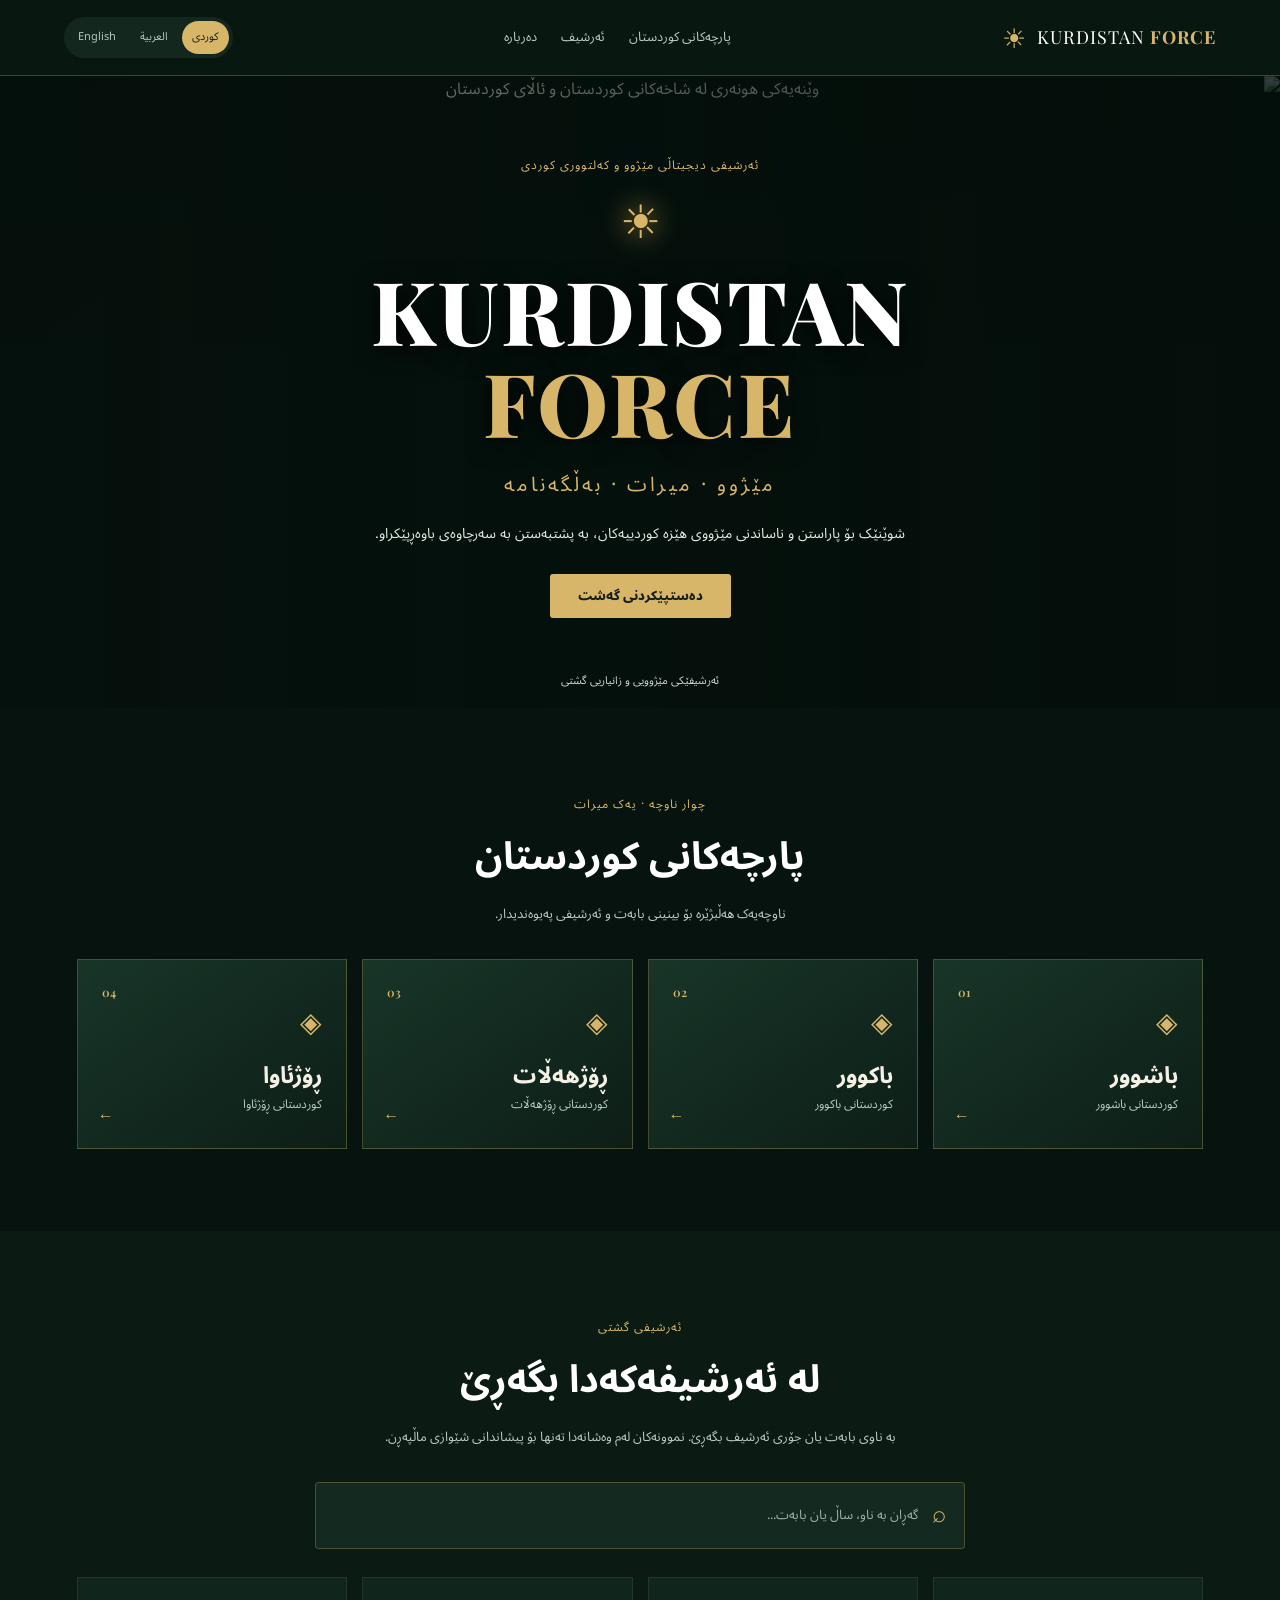
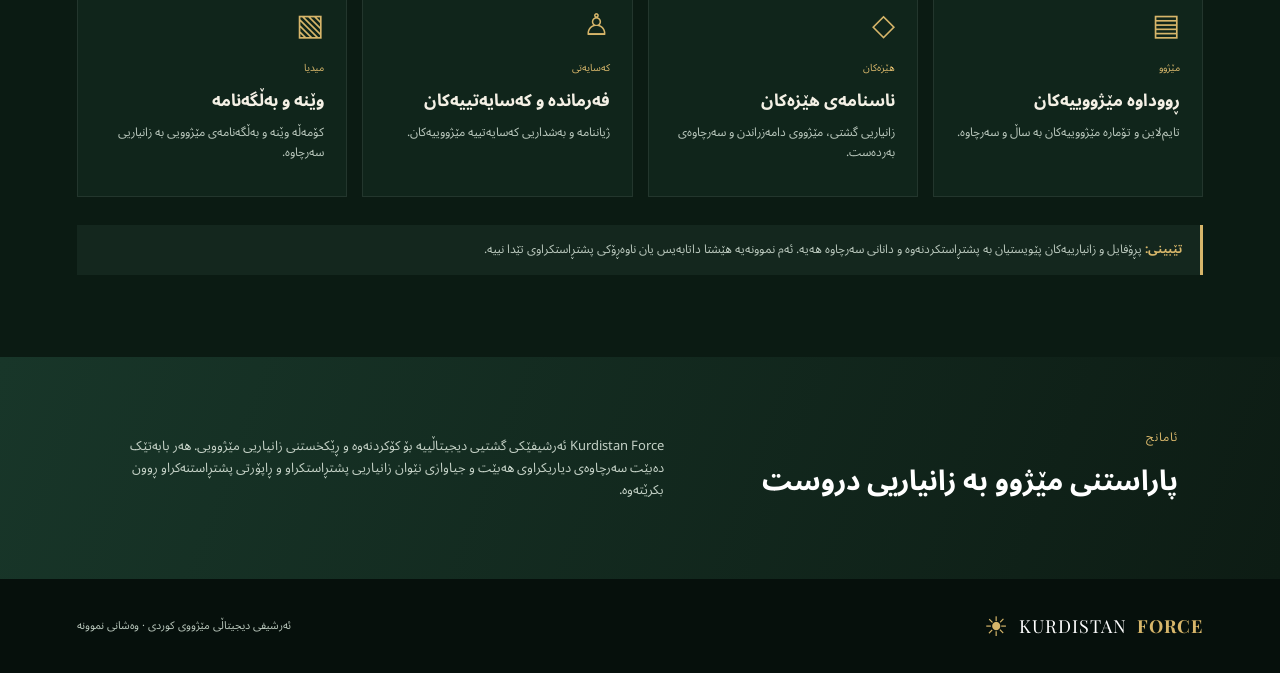
==== index.html @ a02f411e "Add files via upload" ====
<!doctype html>
<html lang="ku" dir="rtl">
<head>
  <meta charset="utf-8">
  <meta name="viewport" content="width=device-width, initial-scale=1">
  <meta name="description" content="Kurdistan Force — Kurdish forces digital historical archive">
  <title>KURDISTAN FORCE | Digital Archive</title>
  <link rel="stylesheet" href="styles.css">
</head>
<body>
  <header class="topbar">
    <a class="brand" href="#" aria-label="Kurdistan Force home">
      <span class="brand-mark">☀</span><span>KURDISTAN <b>FORCE</b></span>
    </a>
    <nav class="main-nav">
      <a href="#regions" data-i18n="navRegions">پارچەکانی کوردستان</a>
      <a href="#archive" data-i18n="navArchive">ئەرشیف</a>
      <a href="#about" data-i18n="navAbout">دەربارە</a>
    </nav>
    <div class="language-switch" aria-label="Language">
      <button class="lang active" data-lang="ku">کوردی</button>
      <button class="lang" data-lang="ar">العربية</button>
      <button class="lang" data-lang="en">English</button>
    </div>
  </header>

  <main>
    <section class="hero">
      <img class="hero-image" src="assets/kurdistan-hero.png" alt="وێنەیەکی هونەری لە شاخەکانی کوردستان و ئاڵای کوردستان">
      <div class="hero-shade"></div>
      <div class="hero-content">
        <div class="eyebrow" data-i18n="eyebrow">ئەرشیفی دیجیتاڵی مێژوو و کەلتووری کوردی</div>
        <div class="sun-symbol">☀</div>
        <h1>KURDISTAN <span>FORCE</span></h1>
        <p class="hero-subtitle" data-i18n="tagline">مێژوو · میرات · بەڵگەنامە</p>
        <p class="hero-copy" data-i18n="heroCopy">شوێنێک بۆ پاراستن و ناساندنی مێژووی هێزە کوردییەکان، بە پشتبەستن بە سەرچاوەی باوەڕپێکراو.</p>
        <a class="primary-btn" href="#regions" data-i18n="explore">دەستپێکردنی گەشت</a>
      </div>
      <div class="hero-note" data-i18n="heroNote">ئەرشیفێکی مێژوویی و زانیاریی گشتی</div>
    </section>

    <section class="section regions-section" id="regions">
      <div class="section-heading">
        <span class="kicker" data-i18n="kickerRegions">چوار ناوچە · یەک میرات</span>
        <h2 data-i18n="regionsTitle">پارچەکانی کوردستان</h2>
        <p data-i18n="regionsCopy">ناوچەیەک هەڵبژێرە بۆ بینینی بابەت و ئەرشیفی پەیوەندیدار.</p>
      </div>
      <div class="region-grid">
        <a class="region-card" href="#archive"><span class="region-number">01</span><span class="region-icon">◈</span><h3 data-i18n="south">باشوور</h3><p data-i18n="southDesc">کوردستانی باشوور</p><span class="card-arrow">←</span></a>
        <a class="region-card" href="#archive"><span class="region-number">02</span><span class="region-icon">◈</span><h3 data-i18n="north">باکوور</h3><p data-i18n="northDesc">کوردستانی باکوور</p><span class="card-arrow">←</span></a>
        <a class="region-card" href="#archive"><span class="region-number">03</span><span class="region-icon">◈</span><h3 data-i18n="east">ڕۆژهەڵات</h3><p data-i18n="eastDesc">کوردستانی ڕۆژهەڵات</p><span class="card-arrow">←</span></a>
        <a class="region-card" href="#archive"><span class="region-number">04</span><span class="region-icon">◈</span><h3 data-i18n="west">ڕۆژئاوا</h3><p data-i18n="westDesc">کوردستانی ڕۆژئاوا</p><span class="card-arrow">←</span></a>
      </div>
    </section>

    <section class="section archive-section" id="archive">
      <div class="section-heading">
        <span class="kicker" data-i18n="kickerArchive">ئەرشیفی گشتی</span>
        <h2 data-i18n="archiveTitle">لە ئەرشیفەکەدا بگەڕێ</h2>
        <p data-i18n="archiveCopy">بە ناوی بابەت یان جۆری ئەرشیف بگەڕێ. نموونەکان لەم وەشانەدا تەنها بۆ پیشاندانی شێوازی ماڵپەڕن.</p>
      </div>
      <label class="search-box">
        <span>⌕</span>
        <input id="archiveSearch" type="search" placeholder="گەڕان بە ناو، ساڵ یان بابەت..." data-i18n-placeholder="searchPlaceholder">
      </label>
      <div class="archive-grid" id="archiveGrid">
        <article class="archive-card" data-search="مێژوو historical history timeline">
          <div class="archive-icon">▤</div><span class="tag" data-i18n="historyTag">مێژوو</span>
          <h3 data-i18n="historyTitle">ڕووداوە مێژووییەکان</h3><p data-i18n="historyDesc">تایم‌لاین و تۆمارە مێژووییەکان بە ساڵ و سەرچاوە.</p>
        </article>
        <article class="archive-card" data-search="هێز force groups organizations">
          <div class="archive-icon">◇</div><span class="tag" data-i18n="forcesTag">هێزەکان</span>
          <h3 data-i18n="forcesTitle">ناسنامەی هێزەکان</h3><p data-i18n="forcesDesc">زانیاریی گشتی، مێژووی دامەزراندن و سەرچاوەی بەردەست.</p>
        </article>
        <article class="archive-card" data-search="فەرماندە leaders biographies">
          <div class="archive-icon">♙</div><span class="tag" data-i18n="leadersTag">کەسایەتی</span>
          <h3 data-i18n="leadersTitle">فەرماندە و کەسایەتییەکان</h3><p data-i18n="leadersDesc">ژیاننامە و بەشداریی کەسایەتییە مێژووییەکان.</p>
        </article>
        <article class="archive-card" data-search="وێنە بەڵگەنامە documents photos media">
          <div class="archive-icon">▧</div><span class="tag" data-i18n="mediaTag">میدیا</span>
          <h3 data-i18n="mediaTitle">وێنە و بەڵگەنامە</h3><p data-i18n="mediaDesc">کۆمەڵە وێنە و بەڵگەنامەی مێژوویی بە زانیاریی سەرچاوە.</p>
        </article>
      </div>
      <p class="empty-state" id="emptyState" hidden data-i18n="empty">هیچ ئەنجامێک نەدۆزرایەوە.</p>
      <div class="notice"><strong data-i18n="noteTitle">تێبینی:</strong> <span data-i18n="noteCopy">پڕۆفایل و زانیارییەکان پێویستیان بە پشتڕاستکردنەوە و دانانی سەرچاوە هەیە. ئەم نموونەیە هێشتا داتابەیس یان ناوەڕۆکی پشتڕاستکراوی تێدا نییە.</span></div>
    </section>

    <section class="about-band" id="about">
      <div><span class="kicker" data-i18n="aboutKicker">ئامانج</span><h2 data-i18n="aboutTitle">پاراستنی مێژوو بە زانیاریی دروست</h2></div>
      <p data-i18n="aboutCopy">Kurdistan Force ئەرشیفێکی گشتیی دیجیتاڵییە بۆ کۆکردنەوە و ڕێکخستنی زانیاریی مێژوویی. هەر بابەتێک دەبێت سەرچاوەی دیاریکراوی هەبێت و جیاوازی نێوان زانیاریی پشتڕاستکراو و ڕاپۆرتی پشتڕاستنەکراو ڕوون بکرێتەوە.</p>
    </section>
  </main>

  <footer><span class="brand"><span class="brand-mark">☀</span>KURDISTAN <b>FORCE</b></span><span data-i18n="footer">ئەرشیفی دیجیتاڵی مێژووی کوردی · وەشانی نموونە</span></footer>
  <script src="app.js"></script>
</body>
</html>
---- styles.css ----
@import url('https://fonts.googleapis.com/css2?family=Noto+Sans+Arabic:wght@400;500;600;700;800&family=Playfair+Display:wght@600;700;800&display=swap');
:root{--bg:#07130f;--panel:#10231b;--panel2:#142c22;--gold:#d7b66a;--text:#f4f0e5;--muted:#b9c7bc;--line:rgba(215,182,106,.28)}
*{box-sizing:border-box}html{scroll-behavior:smooth}body{margin:0;background:var(--bg);color:var(--text);font-family:"Noto Sans Arabic",sans-serif;line-height:1.7}.topbar{height:auto;min-height:76px;padding:14px 5vw;display:flex;align-items:center;justify-content:space-between;gap:22px;background:#081710;border-bottom:1px solid var(--line);position:relative;z-index:2}.brand{display:flex;align-items:center;gap:10px;color:#fff;text-decoration:none;font-family:"Playfair Display",serif;letter-spacing:1px;font-size:18px;direction:ltr}.brand b{color:var(--gold)}.brand-mark{color:var(--gold);font-size:27px}.main-nav{display:flex;gap:24px}.main-nav a{color:var(--muted);text-decoration:none;font-size:13px}.main-nav a:hover{color:var(--gold)}.language-switch{display:flex;gap:4px;background:#14271e;padding:4px;border-radius:30px}.lang{border:0;background:transparent;color:var(--muted);padding:7px 10px;border-radius:20px;cursor:pointer;font:inherit;font-size:11px}.lang.active{background:var(--gold);color:#172018}.hero{min-height:610px;position:relative;display:grid;place-items:center;overflow:hidden;text-align:center}.hero-image,.hero-shade{position:absolute;inset:0;width:100%;height:100%;object-fit:cover}.hero-image{object-position:center 42%}.hero-shade{background:linear-gradient(90deg,rgba(3,14,10,.42),rgba(3,14,10,.78)),linear-gradient(0deg,#07130f 0%,transparent 45%,rgba(0,0,0,.12))}.hero-content{position:relative;z-index:1;max-width:850px;padding:80px 24px 90px}.eyebrow,.kicker{color:var(--gold);font-size:12px;letter-spacing:1px}.sun-symbol{font-size:46px;color:var(--gold);line-height:1.2;margin-top:20px;text-shadow:0 0 28px #e2b94b}.hero h1{font:800 clamp(42px,8vw,88px)/1.05 "Playfair Display",serif;letter-spacing:2px;margin:12px 0;color:#fff;text-shadow:0 4px 24px #000;direction:ltr}.hero h1 span{color:var(--gold)}.hero-subtitle{color:var(--gold);font-size:20px;letter-spacing:3px}.hero-copy{color:#e4e8df;max-width:640px;margin:12px auto 28px;font-size:14px}.primary-btn{display:inline-block;text-decoration:none;background:var(--gold);color:#172018;padding:11px 28px;border-radius:3px;font-weight:800;font-size:13px}.hero-note{position:absolute;bottom:18px;z-index:1;color:#d6d8cf;font-size:11px}.section{padding:82px 6vw}.section-heading{text-align:center;max-width:720px;margin:0 auto 34px}.section-heading h2,.about-band h2{font-size:clamp(25px,4vw,38px);margin:8px 0;color:#fff}.section-heading p{color:var(--muted);font-size:13px}.region-grid{display:grid;grid-template-columns:repeat(4,1fr);gap:15px;max-width:1200px;margin:auto}.region-card{position:relative;display:block;min-height:190px;padding:24px;background:linear-gradient(145deg,#183528,#0d1e16);border:1px solid var(--line);color:var(--text);text-decoration:none;transition:.2s}.region-card:hover{transform:translateY(-5px);border-color:var(--gold)}.region-number{font:600 12px "Playfair Display",serif;color:var(--gold);direction:ltr;display:block}.region-icon{color:var(--gold);font-size:28px}.region-card h3{margin:8px 0 0;font-size:23px}.region-card p{margin:0;color:var(--muted);font-size:12px}.card-arrow{position:absolute;bottom:18px;left:20px;color:var(--gold)}.archive-section{background:#0b1b13}.search-box{max-width:650px;margin:0 auto 28px;display:flex;align-items:center;gap:12px;padding:12px 18px;background:#14291f;border:1px solid var(--line);border-radius:4px;color:var(--gold)}.search-box span{font-size:24px}.search-box input{width:100%;border:0;outline:0;background:transparent;color:white;font:inherit;font-size:13px}.search-box input::placeholder{color:#9eafa2}.archive-grid{display:grid;grid-template-columns:repeat(4,1fr);gap:15px;max-width:1200px;margin:auto}.archive-card{padding:22px;background:#10251b;border:1px solid rgba(255,255,255,.08);min-height:220px}.archive-icon{font-size:30px;color:var(--gold)}.tag{display:inline-block;color:var(--gold);font-size:10px;margin-top:8px}.archive-card h3{font-size:17px;margin:7px 0}.archive-card p{font-size:12px;color:var(--muted);margin:0}.notice{max-width:1200px;margin:28px auto 0;padding:15px 18px;border-right:3px solid var(--gold);background:#14271e;color:#b9c7bc;font-size:12px}.notice strong{color:var(--gold)}.empty-state{text-align:center;color:var(--muted)}.about-band{padding:65px 8vw;display:grid;grid-template-columns:1fr 1.2fr;gap:45px;align-items:center;background:linear-gradient(110deg,#183629,#0d1c14)}.about-band h2{font-size:28px}.about-band p{color:#c3d0c5;font-size:13px}footer{padding:24px 6vw;display:flex;justify-content:space-between;align-items:center;gap:15px;color:var(--muted);font-size:11px;background:#06100c}html[dir="ltr"] .notice{border-right:0;border-left:3px solid var(--gold)}html[dir="ltr"] .card-arrow{left:auto;right:20px}
@media(max-width:850px){.topbar{flex-wrap:wrap}.main-nav{order:3;width:100%;justify-content:center;gap:18px}.region-grid,.archive-grid{grid-template-columns:repeat(2,1fr)}.about-band{grid-template-columns:1fr;gap:10px}.hero{min-height:560px}}
@media(max-width:520px){.topbar{justify-content:center}.brand{font-size:16px}.language-switch{margin-inline:auto}.main-nav{font-size:11px}.main-nav a{font-size:11px}.hero{min-height:520px}.hero-content{padding-inline:18px}.hero-copy{font-size:12px}.section{padding:58px 5vw}.region-grid,.archive-grid{grid-template-columns:1fr 1fr;gap:9px}.region-card{padding:15px;min-height:165px}.region-card h3{font-size:19px}.archive-card{padding:15px;min-height:210px}.archive-card h3{font-size:15px}footer{flex-direction:column;text-align:center}}
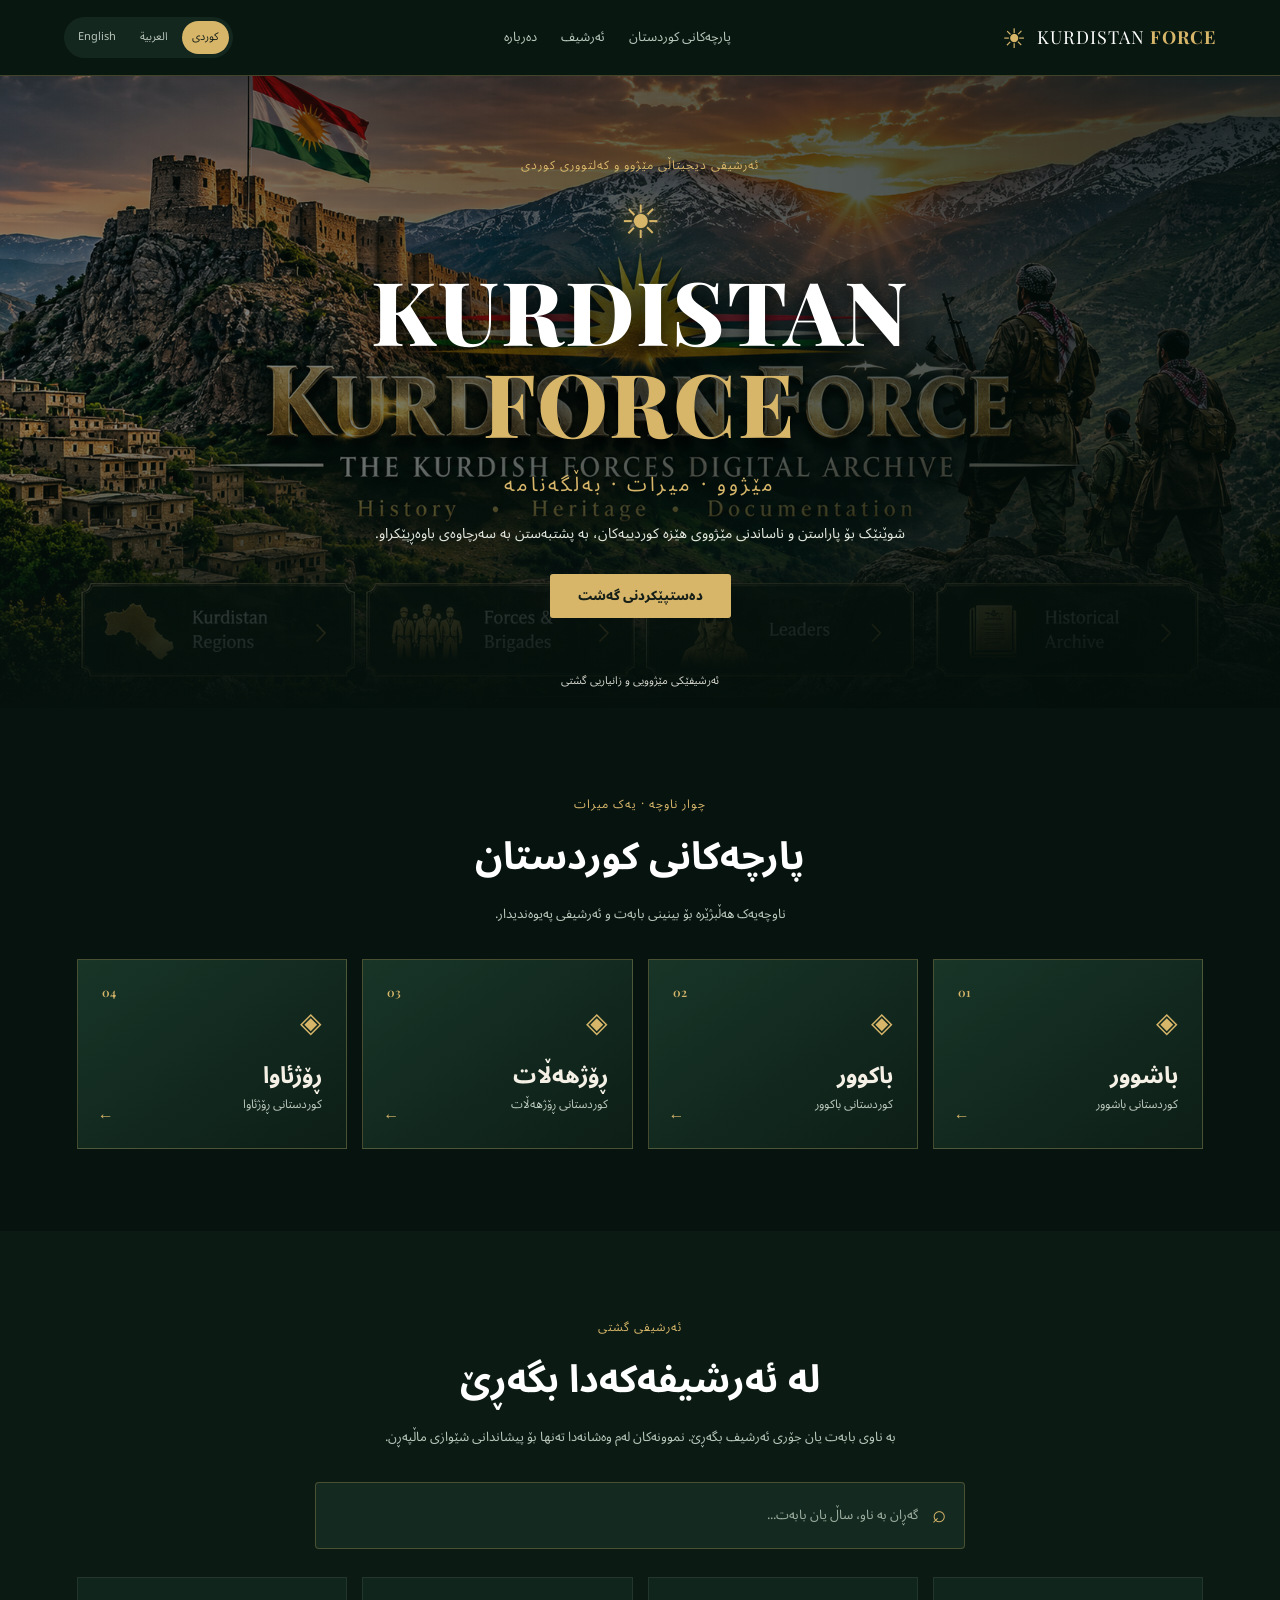
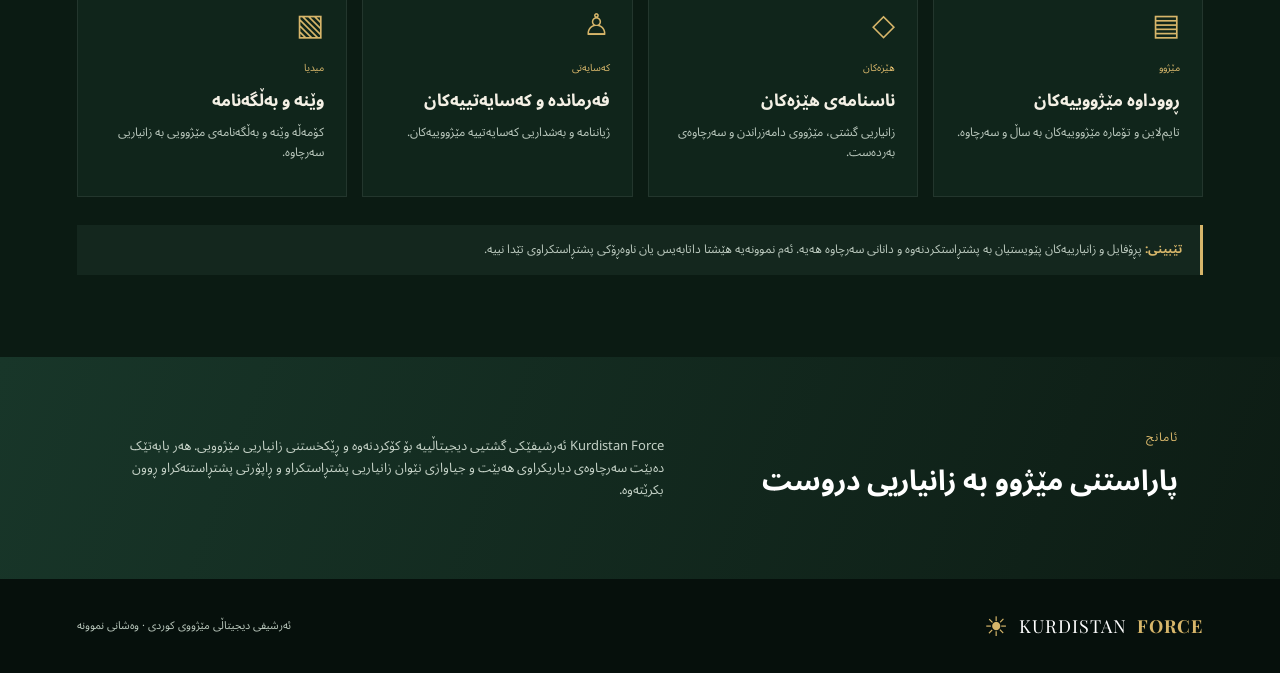
==== commit 88cf597e: "Update index.html" ====
--- a/index.html
+++ b/index.html
@@ -1,3 +1,4 @@
+
 <!doctype html>
 <html lang="ku" dir="rtl">
 <head>
@@ -10,7 +11,8 @@
 <body>
   <header class="topbar">
     <a class="brand" href="#" aria-label="Kurdistan Force home">
-      <span class="brand-mark">☀</span><span>KURDISTAN <b>FORCE</b></span>
+      <span class="brand-mark">☀</span>
+      <span>KURDISTAN <b>FORCE</b></span>
     </a>
     <nav class="main-nav">
       <a href="#regions" data-i18n="navRegions">پارچەکانی کوردستان</a>
@@ -26,7 +28,7 @@
 
   <main>
     <section class="hero">
-      <img class="hero-image" src="assets/kurdistan-hero.png" alt="وێنەیەکی هونەری لە شاخەکانی کوردستان و ئاڵای کوردستان">
+      <img class="hero-image" src="kurdistan-hero.png" alt="Kurdistan mountains and flag">
       <div class="hero-shade"></div>
       <div class="hero-content">
         <div class="eyebrow" data-i18n="eyebrow">ئەرشیفی دیجیتاڵی مێژوو و کەلتووری کوردی</div>
@@ -82,16 +84,25 @@
         </article>
       </div>
       <p class="empty-state" id="emptyState" hidden data-i18n="empty">هیچ ئەنجامێک نەدۆزرایەوە.</p>
-      <div class="notice"><strong data-i18n="noteTitle">تێبینی:</strong> <span data-i18n="noteCopy">پڕۆفایل و زانیارییەکان پێویستیان بە پشتڕاستکردنەوە و دانانی سەرچاوە هەیە. ئەم نموونەیە هێشتا داتابەیس یان ناوەڕۆکی پشتڕاستکراوی تێدا نییە.</span></div>
+      <div class="notice">
+        <strong data-i18n="noteTitle">تێبینی:</strong>
+        <span data-i18n="noteCopy">پڕۆفایل و زانیارییەکان پێویستیان بە پشتڕاستکردنەوە و دانانی سەرچاوە هەیە. ئەم نموونەیە هێشتا داتابەیس یان ناوەڕۆکی پشتڕاستکراوی تێدا نییە.</span>
+      </div>
     </section>
 
     <section class="about-band" id="about">
-      <div><span class="kicker" data-i18n="aboutKicker">ئامانج</span><h2 data-i18n="aboutTitle">پاراستنی مێژوو بە زانیاریی دروست</h2></div>
+      <div>
+        <span class="kicker" data-i18n="aboutKicker">ئامانج</span>
+        <h2 data-i18n="aboutTitle">پاراستنی مێژوو بە زانیاریی دروست</h2>
+      </div>
       <p data-i18n="aboutCopy">Kurdistan Force ئەرشیفێکی گشتیی دیجیتاڵییە بۆ کۆکردنەوە و ڕێکخستنی زانیاریی مێژوویی. هەر بابەتێک دەبێت سەرچاوەی دیاریکراوی هەبێت و جیاوازی نێوان زانیاریی پشتڕاستکراو و ڕاپۆرتی پشتڕاستنەکراو ڕوون بکرێتەوە.</p>
     </section>
   </main>
 
-  <footer><span class="brand"><span class="brand-mark">☀</span>KURDISTAN <b>FORCE</b></span><span data-i18n="footer">ئەرشیفی دیجیتاڵی مێژووی کوردی · وەشانی نموونە</span></footer>
+  <footer>
+    <span class="brand"><span class="brand-mark">☀</span>KURDISTAN <b>FORCE</b></span>
+    <span data-i18n="footer">ئەرشیفی دیجیتاڵی مێژووی کوردی · وەشانی نموونە</span>
+  </footer>
   <script src="app.js"></script>
 </body>
-</html>+</html>
